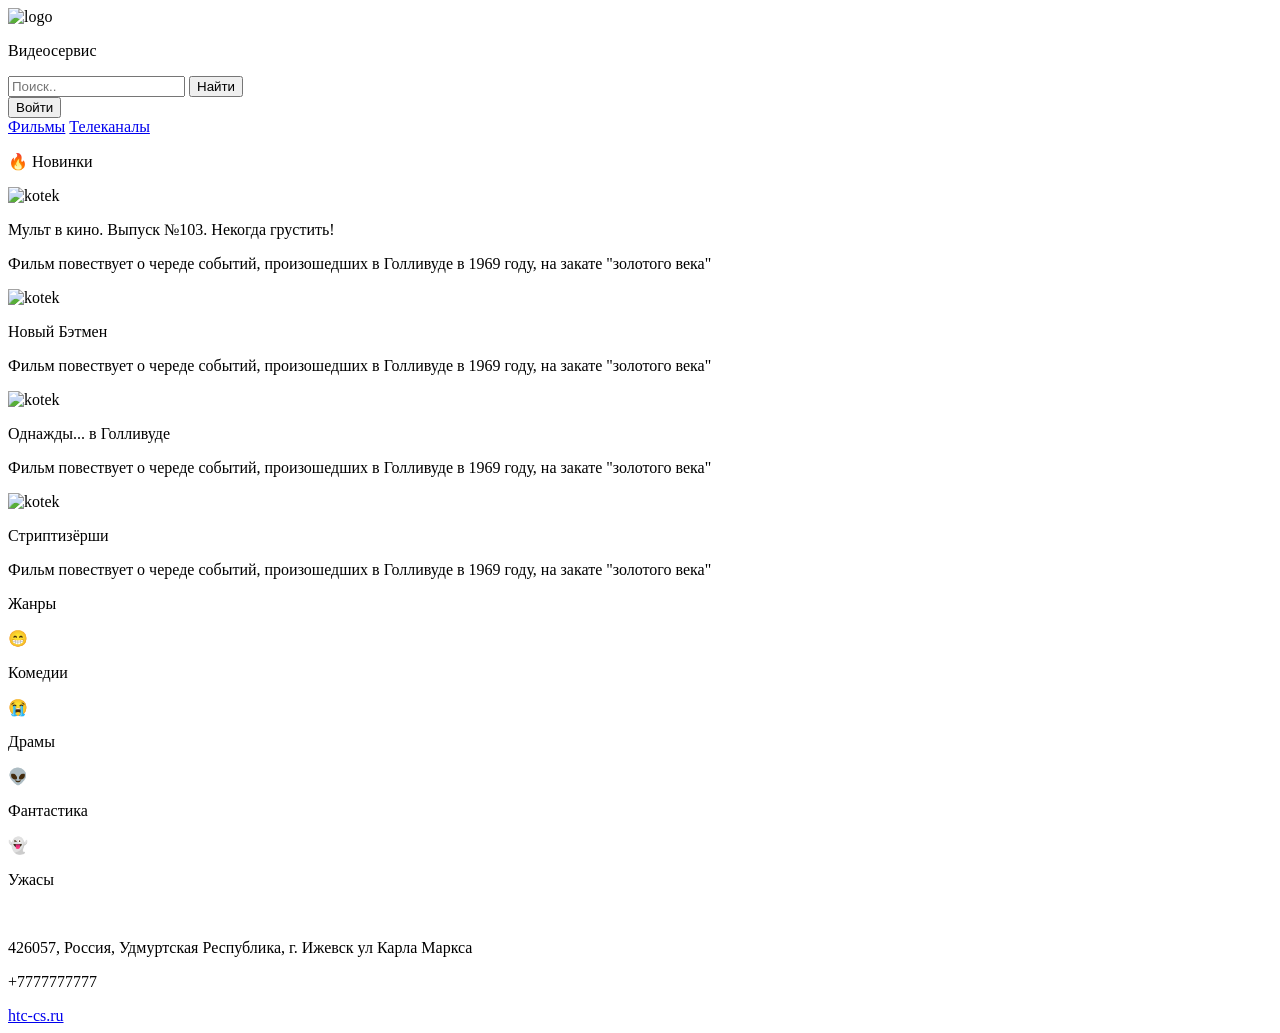
==== index.html @ 29707133 "Add files via upload" ====
<!DOCTYPE html>
<html lang="en">
<head>
    <meta charset="UTF-8">
    <meta name="viewport" content="width=device-width, initial-scale=1.0">
    <link rel="stylesheet" href="css/style.css">
    <title>videoservice</title>
</head>
<body>
     <div class="container">
        <header class="header">
            <div class="header__logo">
                <img src="imgs/sign.png" alt="logo">
                <p class="header__logo_title">Видеосервис</p>
            </div>
            <form class="header_searchForm">
                <input class="header__search-text" type="text" placeholder="Поиск..">
                <input class="header__search-bar" type="button" value="Найти">
            </form>
            <form>
                <input class="header__auth-btn" type="button" value="Войти">
            </form>
        </header>
        <main>
            <nav class="nav">
                <a class="nav__a" href="index.html">Фильмы</a>
                <a class="nav__a" href="channels.html">Телеканалы</a>
            </nav>
            <p class="gallery__new">&#128293; Новинки</p>
            <div class="gallery__movie">
                <div class="gallery__movie-item">
                    <img class="gallery__movie-item-img" src="imgs/kotek.png" alt="kotek">
                    <p class="gallery__movie-item-p"> Мульт в кино. Выпуск №103. Некогда грустить!</p>
                    <p class="gallery__movie-item-description">Фильм повествует о череде событий, произошедших в Голливуде в 1969 году, на закате "золотого века"</p>
                </div>
                <div class="gallery__movie-item">
                    <img class="gallery__movie-item-img" src="imgs/batman.png" alt="kotek">
                    <p class="gallery__movie-item-p">Новый Бэтмен</p>
                    <p class="gallery__movie-item-description">Фильм повествует о череде событий, произошедших в Голливуде в 1969 году, на закате "золотого века"</p>
                </div>
                <div class="gallery__movie-item">
                    <img class="gallery__movie-item-img" src="imgs/holly.png" alt="kotek">
                    <p class="gallery__movie-item-p">Однажды... в Голливуде</p>
                    <p class="gallery__movie-item-description">Фильм повествует о череде событий, произошедших в Голливуде в 1969 году, на закате "золотого века"</p>
                </div>
                <div class="gallery__movie-item">
                    <img class="gallery__movie-item-img" src="imgs/picture.png" alt="kotek">
                    <p class="gallery__movie-item-p">Стриптизёрши</p>
                    <p class="gallery__movie-item-description">Фильм повествует о череде событий, произошедших в Голливуде в 1969 году, на закате "золотого века"</p>
                </div>
            </div>
            <div class="genres">
                <p class="gallery__new">
                    Жанры
                </p>
                <div class="genre-gallery">
                    <div class="genre comedy">
                        <p class="genre__emj">&#128513;</p>
                        <p class="genre__title">Комедии</p>
                    </div>
                    <div class="genre drama">
                        <p class="genre__emj">&#128557;</p>
                        <p class="genre__title">Драмы</p>
                    </div>
                    <div class="genre sci-fi">
                        <p class="genre__emj">&#128125;</p>
                        <p class="genre__title">Фантастика</p>
                    </div>
                    <div class="genre horror">
                        <p class="genre__emj">&#128123;</p>
                        <p class="genre__title">Ужасы</p>
                    </div>
                </div>
            </div>
        </main>
     </div>
     <footer class="footer">
        <div class="container footer-container">
            <div class="footer__logo">
                <img src="imgs/htc-cs-logo.png" alt="">
            </div>
            <div class="footer__info">
                <p class="footer__info-adr">426057, Россия, Удмуртская Республика, г. Ижевск ул Карла Маркса</p>
                <p class="footer__info-adr">+7777777777</p>
                <a class="footer__info-a" href="https://htc-cs.ru">htc-cs.ru</a>
            </div>
        </div>
     </footer>
</body>
</html>
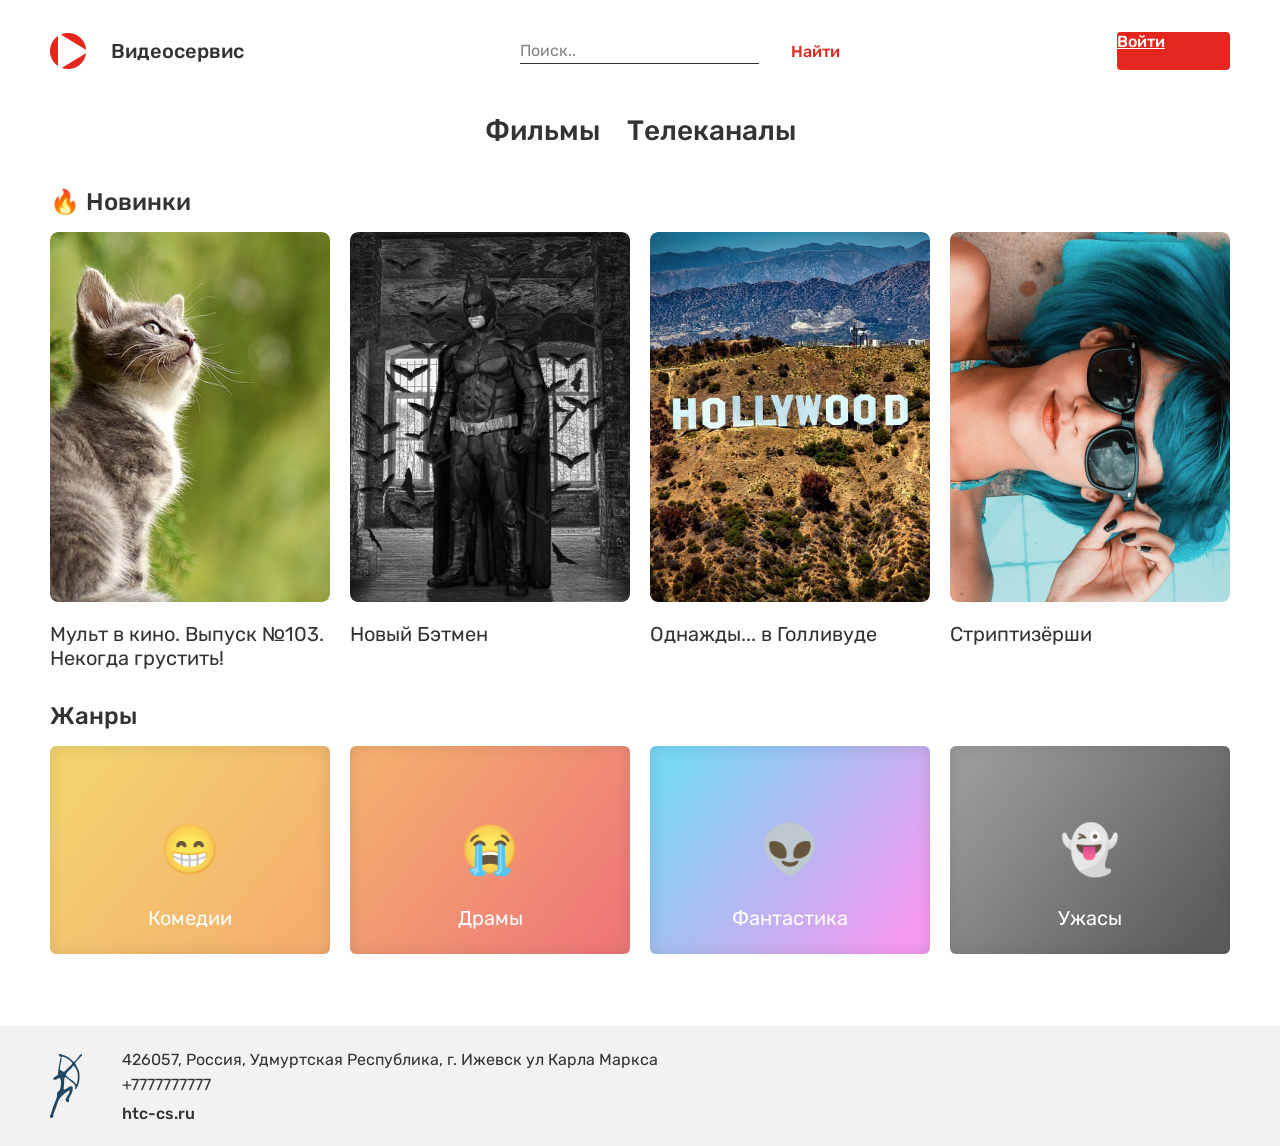
==== commit 224c73e2: "Update index.html" ====
--- a/index.html
+++ b/index.html
@@ -18,7 +18,9 @@
                 <input class="header__search-bar" type="button" value="Найти">
             </form>
             <form>
-                <input class="header__auth-btn" type="button" value="Войти">
+                <div class="header__auth-btn">
+                    <a href="login.html" class="header__auth-btn">Войти</a>
+                </div>
             </form>
         </header>
         <main>
@@ -87,4 +89,4 @@
         </div>
      </footer>
 </body>
-</html>+</html>
--- a/css/style.css
+++ b/css/style.css
@@ -0,0 +1,501 @@
+* {
+  margin: 0;
+  padding: 0;
+}
+
+@font-face {
+  font-family: Rubik-Medium;
+  src: url(../fonts/Rubik-Medium.ttf);
+}
+@font-face {
+  font-family: Rubik-Regular;
+  src: url(../fonts/Rubik-Regular.ttf);
+}
+.container {
+  max-width: 1180px;
+  width: 100%;
+  margin: 0 auto;
+}
+
+.header {
+  height: auto;
+  padding-top: 32px;
+  display: flex;
+  justify-content: space-between;
+  align-items: center;
+}
+
+.header__logo {
+  display: flex;
+  align-items: center;
+  gap: 11.88px;
+}
+
+.header__logo_title {
+  margin-left: 11.88px;
+  font-family: Rubik-Medium;
+  color: #333333;
+  font-size: 20px;
+}
+
+.header__search-bar {
+  border: none;
+  background: none;
+  font-size: 16px;
+  color: #E5261E;
+  font-family: Rubik-Medium;
+  margin-left: 32px;
+}
+
+.header__search-text {
+  max-width: 320px;
+  width: 100%;
+  height: 25px;
+  border: none;
+  border-bottom: 1px #333333 solid;
+  color: #333333;
+  font-size: 16px;
+  font-family: Rubik-Medium;
+}
+
+.header__search-text::-moz-placeholder {
+  color: #828282;
+  font-size: 16px;
+  font-family: Rubik-Regular;
+}
+
+.header__search-text::placeholder {
+  color: #828282;
+  font-size: 16px;
+  font-family: Rubik-Regular;
+}
+
+.header__search-text:focus {
+  outline: none;
+}
+
+.header__auth-btn {
+  width: 113px;
+  height: 38px;
+  background-color: #E5261E;
+  color: #ffffff;
+  font-size: 16px;
+  font-family: Rubik-Medium;
+  border: none;
+  border-radius: 4px;
+}
+
+.header__auth-btn:hover {
+  background-color: #CC221B;
+}
+
+.nav {
+  max-width: 311px;
+  width: 100%;
+  margin: 44px auto 32px auto;
+  height: 42px;
+  display: flex;
+  justify-content: space-between;
+}
+
+.nav__a {
+  font-family: Rubik-Medium;
+  font-size: 28px;
+  color: #333333;
+  text-decoration: none;
+}
+
+.nav__a:hover {
+  color: #E5261E;
+  border-bottom: 2px #E5261E solid;
+  padding-bottom: 9px;
+}
+
+.gallery__new {
+  font-family: Rubik-Medium;
+  font-size: 24px;
+  color: #333333;
+  margin-bottom: 16px;
+}
+
+.gallery__movie-item-img {
+  border-radius: 8px;
+}
+
+.gallery__movie-item-p {
+  font-family: Rubik-Regular;
+  font-size: 20px;
+  color: #333333;
+  margin-top: 16px;
+}
+
+.gallery__movie-item {
+  width: 280px;
+  position: relative;
+}
+
+.gallery__movie-item-description {
+  position: absolute;
+  top: 0px;
+  left: 0px;
+  bottom: 0px;
+  right: 0px;
+  width: 280px;
+  height: 370px;
+  background-color: rgba(51, 51, 51, 0.8);
+  border-radius: 8px;
+  color: #F2F2F2;
+  font-size: 16px;
+  font-family: Rubik-Regular;
+  line-height: 140%;
+  padding: 16px;
+  box-sizing: border-box;
+  opacity: 0;
+}
+
+.gallery__movie-item:hover .gallery__movie-item-description {
+  opacity: 1;
+}
+
+.gallery__movie {
+  display: flex;
+  justify-content: space-between;
+  margin-bottom: 32px;
+}
+
+.genre {
+  box-shadow: inset 0px 0px 16px rgba(0, 0, 0, 0.15);
+  border-radius: 6px;
+  width: 280px;
+  height: 208px;
+  display: flex;
+  flex-direction: column;
+  justify-content: center;
+  align-items: center;
+  position: relative;
+  opacity: 0.8;
+}
+
+.comedy {
+  background: linear-gradient(128.73deg, #F2C94C 8.44%, #F29A4A 91.36%);
+}
+
+.drama {
+  background: linear-gradient(127.73deg, #F2994A 8.44%, #EB5757 91.36%);
+}
+
+.sci-fi {
+  background: linear-gradient(127.73deg, #56CCF2 8.44%, #F280ED 91.36%);
+}
+
+.horror {
+  background: linear-gradient(127.73deg, #828282 8.44%, #333333 91.36%);
+}
+
+.genre__emj {
+  font-size: 48px;
+}
+
+.genre__title {
+  font-family: Rubik-Regular;
+  font-size: 20px;
+  color: #ffffff;
+  position: absolute;
+  top: 160px;
+}
+
+.genre:hover {
+  opacity: 1;
+}
+
+.genre-gallery {
+  display: flex;
+  justify-content: space-between;
+}
+
+.footer {
+  background-color: #F2F2F2;
+  margin-top: 72px;
+  display: flex;
+}
+
+.footer-container {
+  display: flex;
+  align-items: center;
+  height: 120px;
+}
+
+.footer__logo {
+  display: flex;
+  align-items: center;
+  margin-right: 39.98px;
+}
+
+.footer__info-adr {
+  font-family: Rubik-Regular;
+  font-size: 16px;
+  color: #333333;
+}
+
+.footer__info-a {
+  font-family: Rubik-Medium;
+  text-decoration: none;
+  font-size: 16px;
+  color: #333333;
+}
+
+.footer__info-adr:nth-child(2) {
+  margin-bottom: 10px;
+  margin-top: 6px;
+}
+
+.tvchannelsItem {
+  display: flex;
+  background-color: #F2F2F2;
+  max-height: 162px;
+  height: 100%;
+  align-items: center;
+  border-radius: 8px;
+  flex-shrink: 0;
+}
+
+.tvchannelsItem_text {
+  font-family: Rubik-Regular;
+}
+
+.tvchannelsItem_img {
+  height: 64px;
+  display: flex;
+  max-width: 400px;
+  width: 100%;
+  -o-object-fit: contain;
+     object-fit: contain;
+}
+
+.tvchannelItem_descr {
+  display: flex;
+  gap: 16px;
+}
+
+.tvchannelsItem_title {
+  font-size: 20px;
+  font-family: Rubik-Medium;
+}
+
+.tvchannelTime {
+  display: flex;
+  flex-direction: column;
+  gap: 12px;
+}
+
+.tvchannelProgram {
+  display: flex;
+  flex-direction: column;
+  gap: 12px;
+}
+
+.tvWholeText {
+  display: flex;
+  flex-direction: column;
+  gap: 17px;
+}
+
+.tvchannels {
+  display: flex;
+  flex-direction: column;
+  gap: 16px;
+  overflow-y: auto;
+  max-height: 676px;
+  height: 100%;
+  padding-right: 4px;
+}
+
+.colorRed {
+  color: #E5261E;
+}
+
+.tvchannels::-webkit-scrollbar {
+  width: 8px;
+}
+
+.tvchannels::-webkit-scrollbar-track {
+  color: #F2F2F2;
+}
+
+.tvchannels::-webkit-scrollbar-thumb {
+  background-color: #BDBDBD;
+  border-radius: 2px;
+  border: 2px solid transparent;
+  background-clip: content-box;
+}
+
+.loginButton {
+  background-color: #ffffff;
+  height: 394px;
+  width: 304px;
+  border: 1px black solid;
+  display: flex;
+  flex-direction: column;
+  border-radius: 10px;
+}
+
+.loginTitle {
+  font-family: Rubik-Medium;
+  font-size: 28px;
+  display: flex;
+  justify-content: center;
+  padding-top: 36px;
+}
+
+.loginField {
+  border: none;
+  border-bottom: 1px #333333 solid;
+  font-size: 16px;
+  width: 232px;
+  box-sizing: border-box;
+  padding-bottom: 6px;
+}
+
+.passwordField {
+  border: none;
+  border-bottom: 1px #333333 solid;
+  font-size: 16px;
+  width: 232px;
+  box-sizing: border-box;
+  padding-bottom: 6px;
+}
+
+.doRemember {
+  display: flex;
+  gap: 8px;
+  align-items: center;
+  font-family: Rubik-Regular;
+  font-size: 16px;
+  font-weight: 100;
+  width: 232px;
+}
+
+.login_btn {
+  display: flex;
+  justify-content: center;
+  align-items: center;
+  width: 113px;
+  height: 38px;
+  background-color: #E5261E;
+  color: #ffffff;
+  font-size: 16px;
+  font-family: Rubik-Regular;
+  border: none;
+  border-radius: 5px;
+  font-weight: 100;
+  margin-top: 90px;
+}
+
+.inputFields {
+  display: flex;
+  flex-direction: column;
+  align-items: center;
+  gap: 24px;
+  padding-left: 36px;
+  width: 232px;
+}
+
+.rememberField {
+  -webkit-appearance: none;
+     -moz-appearance: none;
+          appearance: none;
+  width: 15px;
+  height: 15px;
+  border: 1px solid #333333;
+  border-radius: 5px;
+  position: relative;
+}
+
+.rememberField:checked::after {
+  content: "";
+  position: absolute;
+  left: 4.5px;
+  top: 1.2px;
+  width: 3px;
+  height: 7px;
+  border: solid #E5261E 1px;
+  border-width: 0 1.5px 1.5px 0;
+  transform: rotate(45deg);
+}
+
+.header_searchForm {
+  display: flex;
+  justify-content: center;
+}
+
+@media (max-width: 576px) {
+  .header {
+    display: flex;
+    flex-direction: column;
+    gap: 10px;
+  }
+  .header_searchForm {
+    display: flex;
+    justify-content: center;
+  }
+  .nav {
+    display: flex;
+    justify-content: center;
+    gap: 10px;
+  }
+  .nav__a {
+    font-size: 20px;
+  }
+  .gallery__new {
+    display: flex;
+    justify-content: center;
+  }
+  .gallery__movie {
+    display: flex;
+    flex-direction: column;
+    align-items: center;
+  }
+  .genre-gallery {
+    display: flex;
+    flex-direction: column;
+    align-items: center;
+    gap: 10px;
+  }
+  .tvchannelsItem {
+    height: auto;
+    margin: 10px;
+  }
+  .tvchannelTime {
+    display: flex;
+    flex-direction: column;
+  }
+  .tvchannelsItem_text {
+    font-size: 13px;
+  }
+  .footer {
+    padding-left: 25px;
+    padding-right: 0;
+  }
+  .tvchannelsItem_img {
+    width: 30%;
+    display: flex;
+    flex-direction: column;
+    -o-object-fit: contain;
+       object-fit: contain;
+  }
+  .tvchannelsItem {
+    height: 150px;
+    gap: 10px;
+  }
+  .tvchannelTime {
+    gap: 10px;
+  }
+  .tvchannelProgram {
+    gap: 10px;
+  }
+  .loginButtonAll {
+    display: flex;
+    justify-content: center;
+    padding-top: 25px;
+  }
+}/*# sourceMappingURL=style.css.map */
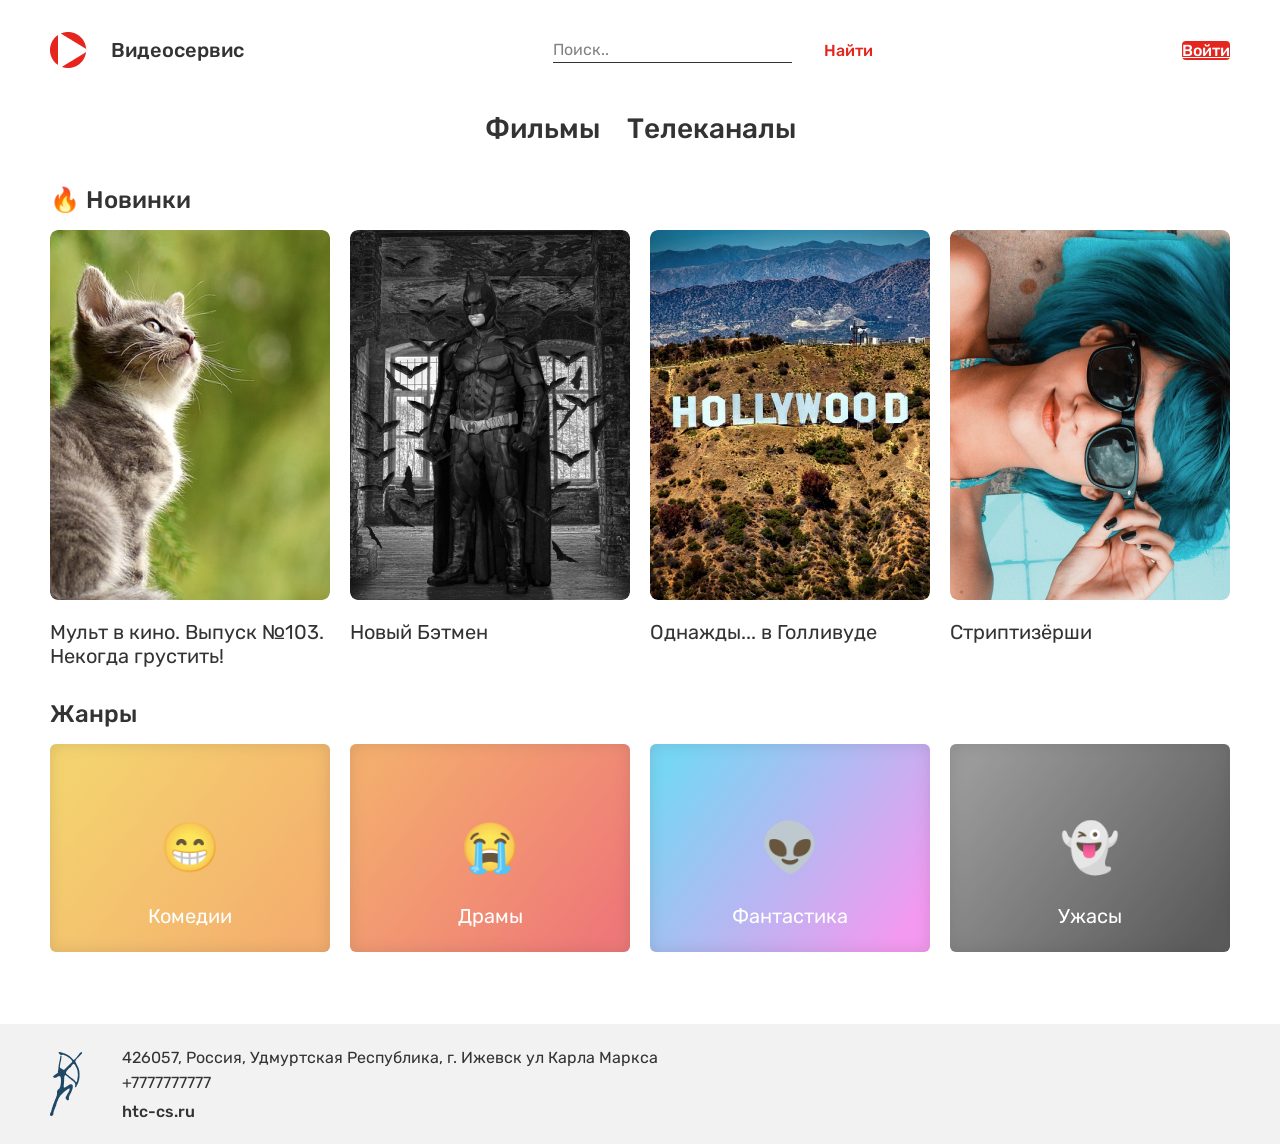
==== commit 9bb3768b: "Update index.html" ====
--- a/index.html
+++ b/index.html
@@ -18,7 +18,7 @@
                 <input class="header__search-bar" type="button" value="Найти">
             </form>
             <form>
-                <div class="header__auth-btn">
+                <div>
                     <a href="login.html" class="header__auth-btn">Войти</a>
                 </div>
             </form>
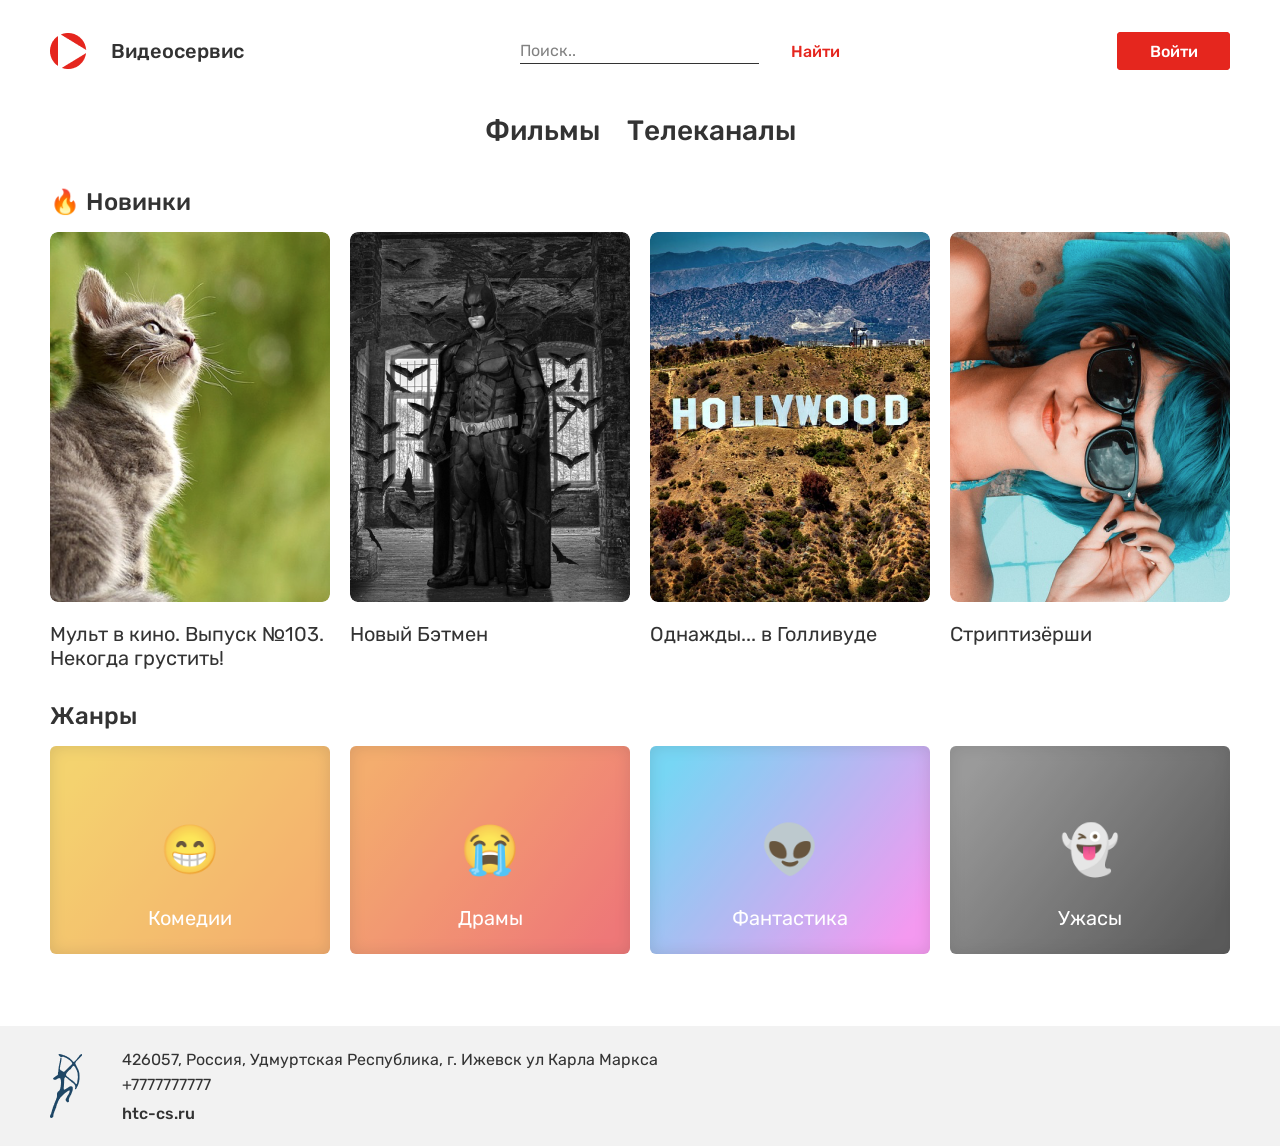
==== commit d05da1a6: "Update index.html" ====
--- a/index.html
+++ b/index.html
@@ -18,7 +18,7 @@
                 <input class="header__search-bar" type="button" value="Найти">
             </form>
             <form>
-                <div>
+                <div class="header__auth-btn">
                     <a href="login.html" class="header__auth-btn">Войти</a>
                 </div>
             </form>
--- a/css/style.css
+++ b/css/style.css
@@ -77,9 +77,13 @@
 .header__auth-btn {
   width: 113px;
   height: 38px;
+  display: flex;
+  justify-content: center;
+  align-items: center;
   background-color: #E5261E;
   color: #ffffff;
   font-size: 16px;
+  text-decoration: none;
   font-family: Rubik-Medium;
   border: none;
   border-radius: 4px;
